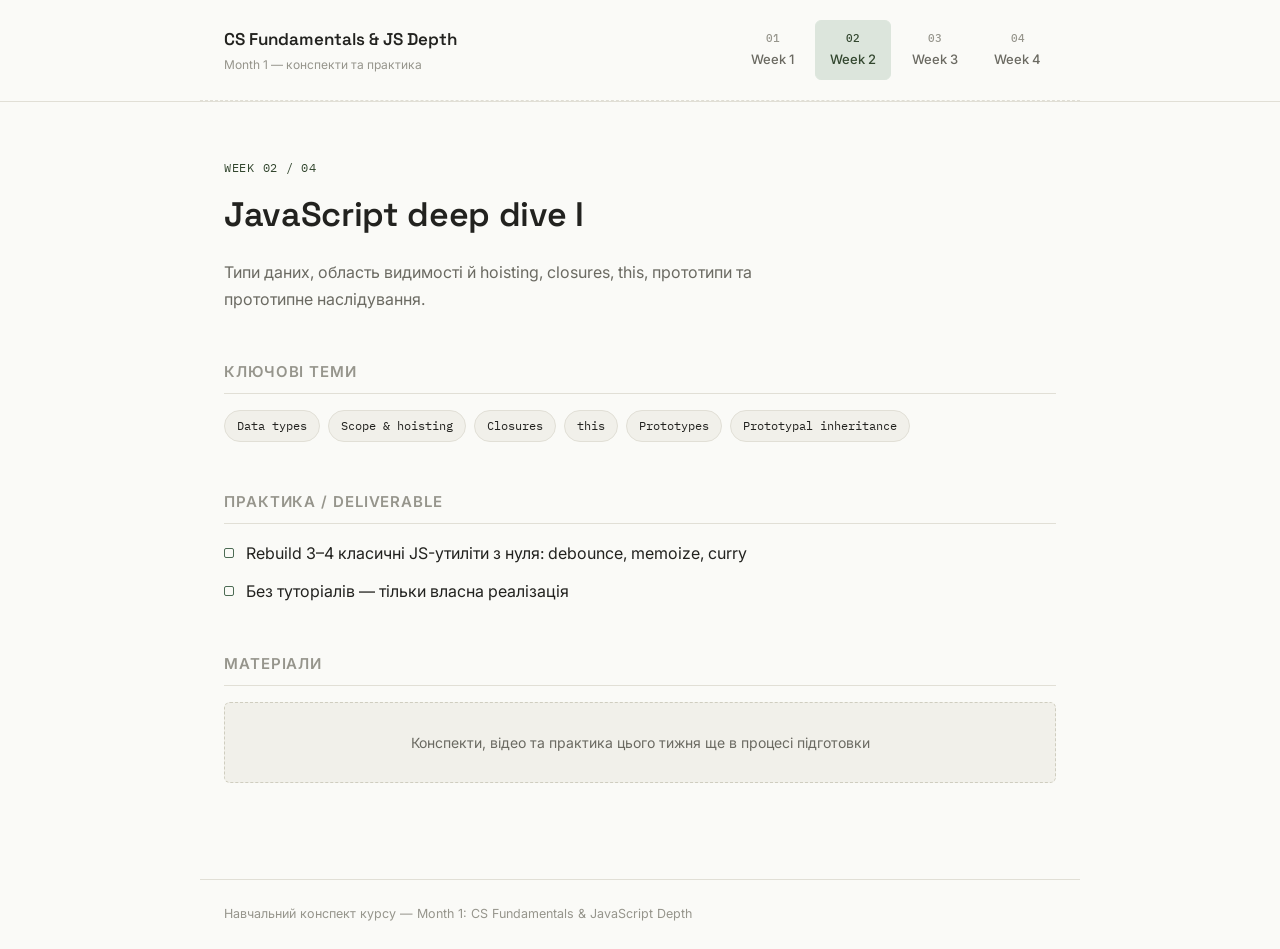
==== week2.html @ bb0253f3 "add: task Week-1" ====
<!DOCTYPE html>
<html lang="uk">
<head>
<meta charset="UTF-8">
<meta name="viewport" content="width=device-width, initial-scale=1.0">
<title>Week 2 — JavaScript deep dive I</title>
<link rel="stylesheet" href="style.css">
</head>
<body>

<header class="site-header">
  <div class="header-inner">
    <a href="index.html" class="brand">CS Fundamentals &amp; JS Depth
      <span class="brand-sub">Month 1 — конспекти та практика</span>
    </a>
    <nav class="week-nav">
      <a href="week1.html"><span class="num">01</span>Week 1</a>
      <a href="week2.html" class="active"><span class="num">02</span>Week 2</a>
      <a href="week3.html"><span class="num">03</span>Week 3</a>
      <a href="week4.html"><span class="num">04</span>Week 4</a>
    </nav>
  </div>
  <div class="nav-path"></div>
</header>

<main>
  <div class="eyebrow">Week 02 / 04</div>
  <h1 class="page-title">JavaScript deep dive I</h1>
  <p class="page-lede">Типи даних, область видимості й hoisting, closures, this, прототипи та прототипне наслідування.</p>

  <section class="block">
    <h2>Ключові теми</h2>
    <div class="topic-pills">
      <span class="topic-pill">Data types</span>
      <span class="topic-pill">Scope &amp; hoisting</span>
      <span class="topic-pill">Closures</span>
      <span class="topic-pill">this</span>
      <span class="topic-pill">Prototypes</span>
      <span class="topic-pill">Prototypal inheritance</span>
    </div>
  </section>

  <section class="block">
    <h2>Практика / Deliverable</h2>
    <ul class="deliverables">
      <li>Rebuild 3–4 класичні JS-утиліти з нуля: debounce, memoize, curry</li>
      <li>Без туторіалів — тільки власна реалізація</li>
    </ul>
  </section>

  <section class="block">
    <h2>Матеріали</h2>
    <div class="coming-soon">Конспекти, відео та практика цього тижня ще в процесі підготовки</div>
  </section>

</main>

<footer>
  Навчальний конспект курсу — Month 1: CS Fundamentals &amp; JavaScript Depth
</footer>

</body>
</html>
---- style.css ----
@import url('https://fonts.googleapis.com/css2?family=Space+Grotesk:wght@500;600;700&family=Inter:wght@400;500;600&family=IBM+Plex+Mono:wght@400;500&display=swap');

:root {
  --bg: #FAFAF7;
  --bg-card: #F1F0EA;
  --text: #22221F;
  --text-muted: #6B6A62;
  --text-faint: #96958C;
  --accent: #4C6B54;
  --accent-soft: #DCE5DC;
  --accent-text: #33472F;
  --border: #E1DFD6;
  --border-strong: #CFCDBF;
  --radius: 6px;
  --max-width: 880px;
}

* { box-sizing: border-box; }

html { scroll-behavior: smooth; }

body {
  margin: 0;
  background: var(--bg);
  color: var(--text);
  font-family: 'Inter', sans-serif;
  font-size: 16px;
  line-height: 1.65;
  -webkit-font-smoothing: antialiased;
}

h1, h2, h3 {
  font-family: 'Space Grotesk', sans-serif;
  font-weight: 600;
  letter-spacing: -0.01em;
  margin: 0;
}

code, .mono {
  font-family: 'IBM Plex Mono', monospace;
}

a { color: inherit; }

/* ---------- Header / nav ---------- */

header.site-header {
  border-bottom: 1px solid var(--border);
  position: sticky;
  top: 0;
  background: rgba(250, 250, 247, 0.92);
  backdrop-filter: blur(6px);
  z-index: 10;
}

.header-inner {
  max-width: var(--max-width);
  margin: 0 auto;
  padding: 20px 24px;
  display: flex;
  align-items: center;
  justify-content: space-between;
  gap: 24px;
  flex-wrap: wrap;
}

.brand {
  font-family: 'Space Grotesk', sans-serif;
  font-weight: 600;
  font-size: 17px;
  text-decoration: none;
  color: var(--text);
}

.brand-sub {
  display: block;
  font-family: 'Inter', sans-serif;
  font-weight: 400;
  font-size: 12px;
  color: var(--text-faint);
  margin-top: 2px;
}

nav.week-nav {
  display: flex;
  gap: 6px;
}

nav.week-nav a {
  display: flex;
  flex-direction: column;
  align-items: center;
  gap: 2px;
  text-decoration: none;
  padding: 8px 14px;
  border-radius: var(--radius);
  color: var(--text-muted);
  font-size: 13px;
  font-weight: 500;
  border: 1px solid transparent;
  transition: border-color .15s ease, color .15s ease;
}

nav.week-nav a .num {
  font-family: 'IBM Plex Mono', monospace;
  font-size: 11px;
  color: var(--text-faint);
}

nav.week-nav a:hover {
  border-color: var(--border-strong);
  color: var(--text);
}

nav.week-nav a.active {
  color: var(--accent-text);
  background: var(--accent-soft);
  border-color: var(--accent-soft);
}

nav.week-nav a.active .num { color: var(--accent-text); }

/* signature: dashed path under nav, evokes a request's path */
.nav-path {
  max-width: var(--max-width);
  margin: 0 auto;
  height: 1px;
  border-bottom: 1px dashed var(--border-strong);
  opacity: 0.6;
}

/* ---------- Layout ---------- */

main {
  max-width: var(--max-width);
  margin: 0 auto;
  padding: 56px 24px 96px;
}

.eyebrow {
  font-family: 'IBM Plex Mono', monospace;
  font-size: 12px;
  color: var(--accent-text);
  text-transform: uppercase;
  letter-spacing: 0.06em;
  margin-bottom: 10px;
}

h1.page-title {
  font-size: 34px;
  margin-bottom: 8px;
}

.page-lede {
  color: var(--text-muted);
  font-size: 16px;
  max-width: 60ch;
  margin-bottom: 40px;
}

section.block {
  margin-top: 48px;
}

section.block h2 {
  font-size: 15px;
  color: var(--text-faint);
  text-transform: uppercase;
  letter-spacing: 0.06em;
  font-family: 'Inter', sans-serif;
  font-weight: 600;
  margin-bottom: 16px;
  padding-bottom: 8px;
  border-bottom: 1px solid var(--border);
}

/* ---------- Index page: week cards ---------- */

.week-grid {
  display: grid;
  grid-template-columns: 1fr 1fr;
  gap: 16px;
  margin-top: 8px;
}

.week-card {
  display: block;
  text-decoration: none;
  background: var(--bg-card);
  border: 1px solid var(--border);
  border-radius: var(--radius);
  padding: 22px 22px 20px;
  transition: border-color .15s ease, transform .15s ease;
}

.week-card:hover {
  border-color: var(--accent);
  transform: translateY(-2px);
}

.week-card .num {
  font-family: 'IBM Plex Mono', monospace;
  font-size: 12px;
  color: var(--accent-text);
  margin-bottom: 8px;
  display: block;
}

.week-card h3 {
  font-size: 18px;
  margin-bottom: 8px;
}

.week-card p {
  color: var(--text-muted);
  font-size: 13.5px;
  margin: 0;
  line-height: 1.55;
}

.status-pill {
  display: inline-block;
  font-family: 'IBM Plex Mono', monospace;
  font-size: 10.5px;
  padding: 2px 8px;
  border-radius: 20px;
  margin-top: 12px;
  background: var(--accent-soft);
  color: var(--accent-text);
}

.status-pill.pending {
  background: var(--border);
  color: var(--text-muted);
}

/* ---------- Topic pills ---------- */

.topic-pills {
  display: flex;
  flex-wrap: wrap;
  gap: 8px;
}

.topic-pill {
  font-family: 'IBM Plex Mono', monospace;
  font-size: 12px;
  padding: 5px 12px;
  border-radius: 20px;
  background: var(--bg-card);
  border: 1px solid var(--border);
  color: var(--text);
}

/* ---------- Deliverables list ---------- */

ul.deliverables {
  list-style: none;
  margin: 0;
  padding: 0;
}

ul.deliverables li {
  position: relative;
  padding-left: 22px;
  margin-bottom: 12px;
  color: var(--text);
}

ul.deliverables li::before {
  content: "";
  position: absolute;
  left: 0;
  top: 8px;
  width: 8px;
  height: 8px;
  border: 1.5px solid var(--accent);
  border-radius: 2px;
}

/* ---------- Material cards (PDF links) ---------- */

.material-grid {
  display: grid;
  grid-template-columns: 1fr 1fr 1fr;
  gap: 12px;
}

.material-card {
  display: flex;
  flex-direction: column;
  gap: 10px;
  text-decoration: none;
  background: var(--bg-card);
  border: 1px solid var(--border);
  border-radius: var(--radius);
  padding: 16px;
  transition: border-color .15s ease;
}

.material-card:hover { border-color: var(--accent); }

.material-card .icon {
  font-family: 'IBM Plex Mono', monospace;
  font-size: 11px;
  color: var(--accent-text);
  background: var(--accent-soft);
  width: fit-content;
  padding: 3px 8px;
  border-radius: 4px;
}

.material-card .name {
  font-size: 14px;
  font-weight: 500;
  color: var(--text);
}

.material-card .action {
  font-family: 'IBM Plex Mono', monospace;
  font-size: 12px;
  color: var(--text-faint);
}

/* ---------- Video embed ---------- */

.video-frame {
  position: relative;
  padding-bottom: 62.5%;
  height: 0;
  border-radius: var(--radius);
  overflow: hidden;
  border: 1px solid var(--border);
  background: var(--bg-card);
}

.video-frame iframe {
  position: absolute;
  top: 0; left: 0;
  width: 100%; height: 100%;
  border: 0;
}

.video-placeholder {
  display: flex;
  align-items: center;
  justify-content: center;
  height: 220px;
  color: var(--text-faint);
  font-family: 'IBM Plex Mono', monospace;
  font-size: 13px;
  background: var(--bg-card);
  border: 1px dashed var(--border-strong);
  border-radius: var(--radius);
}

/* ---------- Diagram (request lifecycle) ---------- */

.diagram-wrap {
  background: var(--bg-card);
  border: 1px solid var(--border);
  border-radius: var(--radius);
  padding: 24px;
}

.stage-box rect { stroke-width: 1; }
.stage-box { cursor: pointer; }
.stage-box:hover rect { stroke-width: 1.5; }
.stage-box.stage-active rect { stroke-width: 2.5; stroke: var(--accent); }
.stage-box:focus { outline: none; }
.stage-box:focus rect { stroke: var(--accent); stroke-width: 2; }
.stage-client rect { fill: #EDECE6; stroke: var(--border-strong); }
.stage-network rect { fill: #E3EBE4; stroke: #A9BFAC; }
.stage-server rect { fill: #EFE6DD; stroke: #C9AE93; }

.stage-box .title { font: 500 14px 'Inter', sans-serif; fill: var(--text); pointer-events: none; }
.stage-box .subtitle { font: 400 12px 'Inter', sans-serif; fill: var(--text-muted); pointer-events: none; }
.stage-connector { stroke: var(--border-strong); stroke-width: 1.5; fill: none; }

.stage-desc-panel {
  margin-top: 16px;
  padding: 14px 16px;
  background: var(--bg);
  border: 1px solid var(--border);
  border-left: 3px solid var(--accent);
  border-radius: 4px;
  font-size: 13.5px;
  color: var(--text);
  min-height: 20px;
}

.legend {
  display: flex;
  gap: 20px;
  margin-top: 16px;
  flex-wrap: wrap;
}

.legend-item {
  display: flex;
  align-items: center;
  gap: 6px;
  font-size: 12.5px;
  color: var(--text-muted);
}

.legend-swatch {
  width: 10px; height: 10px;
  border-radius: 2px;
}

/* ---------- Coming soon (weeks 2-4) ---------- */

.coming-soon {
  background: var(--bg-card);
  border: 1px dashed var(--border-strong);
  border-radius: var(--radius);
  padding: 28px;
  text-align: center;
  color: var(--text-muted);
  font-size: 14px;
}

/* ---------- Footer ---------- */

footer {
  max-width: var(--max-width);
  margin: 0 auto;
  padding: 24px;
  border-top: 1px solid var(--border);
  color: var(--text-faint);
  font-size: 12.5px;
}

/* ---------- Responsive ---------- */

@media (max-width: 640px) {
  .week-grid { grid-template-columns: 1fr; }
  .material-grid { grid-template-columns: 1fr; }
  nav.week-nav a .num { display: none; }
  h1.page-title { font-size: 26px; }
}

/* ---------- Accessibility ---------- */

a:focus-visible, button:focus-visible {
  outline: 2px solid var(--accent);
  outline-offset: 2px;
}

@media (prefers-reduced-motion: reduce) {
  html { scroll-behavior: auto; }
  * { transition: none !important; }
}
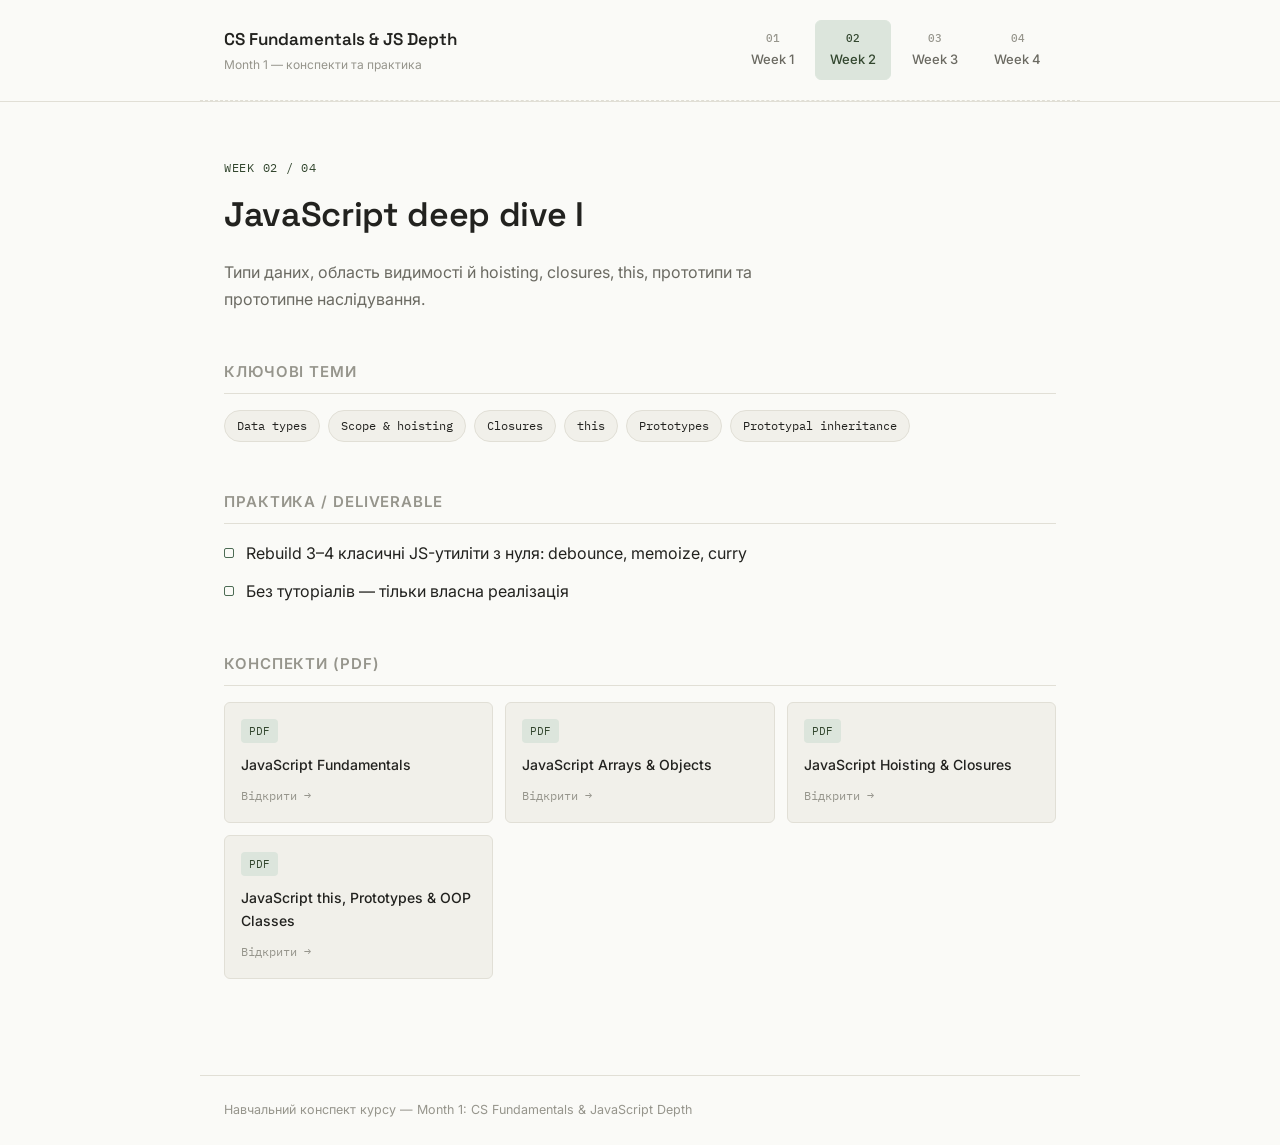
==== commit fce74ad6: "add: week2" ====
--- a/week2.html
+++ b/week2.html
@@ -48,9 +48,30 @@
     </ul>
   </section>
 
-  <section class="block">
-    <h2>Матеріали</h2>
-    <div class="coming-soon">Конспекти, відео та практика цього тижня ще в процесі підготовки</div>
+<section class="block">
+    <h2>Конспекти (PDF)</h2>
+    <div class="material-grid">
+      <a href="assets/pdf/javascript-fundamentals.pdf" class="material-card" target="_blank">
+        <span class="icon">PDF</span>
+        <span class="name">JavaScript Fundamentals</span>
+        <span class="action">Відкрити →</span>
+      </a>
+      <a href="assets/pdf/javaScript-arrays-objects.pdf" class="material-card" target="_blank">
+        <span class="icon">PDF</span>
+        <span class="name">JavaScript Arrays & Objects</span>
+        <span class="action">Відкрити →</span>
+      </a>
+      <a href="assets/pdf/javascript-hoisting-closures.pdf" class="material-card" target="_blank">
+        <span class="icon">PDF</span>
+        <span class="name">JavaScript Hoisting & Closures</span>
+        <span class="action">Відкрити →</span>
+      </a>
+       <a href="assets/pdf/javascript-this-prototypes-oop-classes.pdf" class="material-card" target="_blank">
+        <span class="icon">PDF</span>
+        <span class="name">JavaScript this, Prototypes & OOP Classes</span>
+        <span class="action">Відкрити →</span>
+      </a>
+    </div>
   </section>
 
 </main>
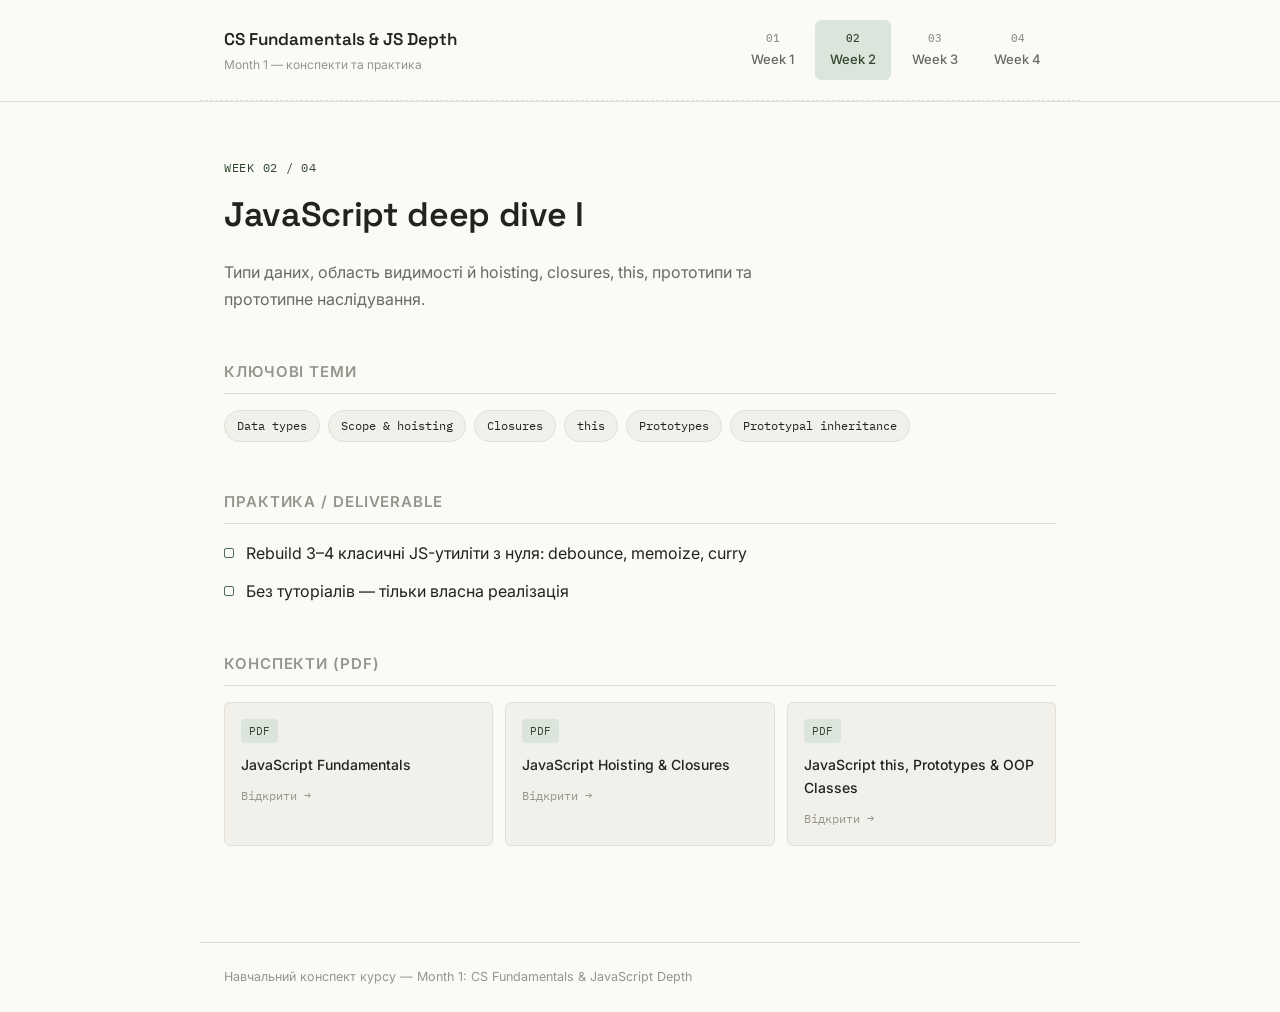
==== commit 0ada18e6: "add: new pdf" ====
--- a/week2.html
+++ b/week2.html
@@ -1,84 +1,98 @@
-<!DOCTYPE html>
+<!doctype html>
 <html lang="uk">
-<head>
-<meta charset="UTF-8">
-<meta name="viewport" content="width=device-width, initial-scale=1.0">
-<title>Week 2 — JavaScript deep dive I</title>
-<link rel="stylesheet" href="style.css">
-</head>
-<body>
+  <head>
+    <meta charset="UTF-8" />
+    <meta name="viewport" content="width=device-width, initial-scale=1.0" />
+    <title>Week 2 — JavaScript deep dive I</title>
+    <link rel="stylesheet" href="style.css" />
+  </head>
+  <body>
+    <header class="site-header">
+      <div class="header-inner">
+        <a href="index.html" class="brand"
+          >CS Fundamentals &amp; JS Depth
+          <span class="brand-sub">Month 1 — конспекти та практика</span>
+        </a>
+        <nav class="week-nav">
+          <a href="week1.html"><span class="num">01</span>Week 1</a>
+          <a href="week2.html" class="active"
+            ><span class="num">02</span>Week 2</a
+          >
+          <a href="week3.html"><span class="num">03</span>Week 3</a>
+          <a href="week4.html"><span class="num">04</span>Week 4</a>
+        </nav>
+      </div>
+      <div class="nav-path"></div>
+    </header>
 
-<header class="site-header">
-  <div class="header-inner">
-    <a href="index.html" class="brand">CS Fundamentals &amp; JS Depth
-      <span class="brand-sub">Month 1 — конспекти та практика</span>
-    </a>
-    <nav class="week-nav">
-      <a href="week1.html"><span class="num">01</span>Week 1</a>
-      <a href="week2.html" class="active"><span class="num">02</span>Week 2</a>
-      <a href="week3.html"><span class="num">03</span>Week 3</a>
-      <a href="week4.html"><span class="num">04</span>Week 4</a>
-    </nav>
-  </div>
-  <div class="nav-path"></div>
-</header>
+    <main>
+      <div class="eyebrow">Week 02 / 04</div>
+      <h1 class="page-title">JavaScript deep dive I</h1>
+      <p class="page-lede">
+        Типи даних, область видимості й hoisting, closures, this, прототипи та
+        прототипне наслідування.
+      </p>
 
-<main>
-  <div class="eyebrow">Week 02 / 04</div>
-  <h1 class="page-title">JavaScript deep dive I</h1>
-  <p class="page-lede">Типи даних, область видимості й hoisting, closures, this, прототипи та прототипне наслідування.</p>
+      <section class="block">
+        <h2>Ключові теми</h2>
+        <div class="topic-pills">
+          <span class="topic-pill">Data types</span>
+          <span class="topic-pill">Scope &amp; hoisting</span>
+          <span class="topic-pill">Closures</span>
+          <span class="topic-pill">this</span>
+          <span class="topic-pill">Prototypes</span>
+          <span class="topic-pill">Prototypal inheritance</span>
+        </div>
+      </section>
 
-  <section class="block">
-    <h2>Ключові теми</h2>
-    <div class="topic-pills">
-      <span class="topic-pill">Data types</span>
-      <span class="topic-pill">Scope &amp; hoisting</span>
-      <span class="topic-pill">Closures</span>
-      <span class="topic-pill">this</span>
-      <span class="topic-pill">Prototypes</span>
-      <span class="topic-pill">Prototypal inheritance</span>
-    </div>
-  </section>
+      <section class="block">
+        <h2>Практика / Deliverable</h2>
+        <ul class="deliverables">
+          <li>
+            Rebuild 3–4 класичні JS-утиліти з нуля: debounce, memoize, curry
+          </li>
+          <li>Без туторіалів — тільки власна реалізація</li>
+        </ul>
+      </section>
 
-  <section class="block">
-    <h2>Практика / Deliverable</h2>
-    <ul class="deliverables">
-      <li>Rebuild 3–4 класичні JS-утиліти з нуля: debounce, memoize, curry</li>
-      <li>Без туторіалів — тільки власна реалізація</li>
-    </ul>
-  </section>
+      <section class="block">
+        <h2>Конспекти (PDF)</h2>
+        <div class="material-grid">
+          <a
+            href="assets/pdf/javascript-fundamentals.pdf"
+            class="material-card"
+            target="_blank"
+          >
+            <span class="icon">PDF</span>
+            <span class="name">JavaScript Fundamentals</span>
+            <span class="action">Відкрити →</span>
+          </a>
 
-<section class="block">
-    <h2>Конспекти (PDF)</h2>
-    <div class="material-grid">
-      <a href="assets/pdf/javascript-fundamentals.pdf" class="material-card" target="_blank">
-        <span class="icon">PDF</span>
-        <span class="name">JavaScript Fundamentals</span>
-        <span class="action">Відкрити →</span>
-      </a>
-      <a href="assets/pdf/javaScript-arrays-objects.pdf" class="material-card" target="_blank">
-        <span class="icon">PDF</span>
-        <span class="name">JavaScript Arrays & Objects</span>
-        <span class="action">Відкрити →</span>
-      </a>
-      <a href="assets/pdf/javascript-hoisting-closures.pdf" class="material-card" target="_blank">
-        <span class="icon">PDF</span>
-        <span class="name">JavaScript Hoisting & Closures</span>
-        <span class="action">Відкрити →</span>
-      </a>
-       <a href="assets/pdf/javascript-this-prototypes-oop-classes.pdf" class="material-card" target="_blank">
-        <span class="icon">PDF</span>
-        <span class="name">JavaScript this, Prototypes & OOP Classes</span>
-        <span class="action">Відкрити →</span>
-      </a>
-    </div>
-  </section>
+          <a
+            href="assets/pdf/javascript-hoisting-closures.pdf"
+            class="material-card"
+            target="_blank"
+          >
+            <span class="icon">PDF</span>
+            <span class="name">JavaScript Hoisting & Closures</span>
+            <span class="action">Відкрити →</span>
+          </a>
+          <a
+            href="assets/pdf/javascript-this-prototypes-oop-classes.pdf"
+            class="material-card"
+            target="_blank"
+          >
+            <span class="icon">PDF</span>
+            <span class="name">JavaScript this, Prototypes & OOP Classes</span>
+            <span class="action">Відкрити →</span>
+          </a>
+        </div>
+      </section>
+    </main>
 
-</main>
-
-<footer>
-  Навчальний конспект курсу — Month 1: CS Fundamentals &amp; JavaScript Depth
-</footer>
-
-</body>
+    <footer>
+      Навчальний конспект курсу — Month 1: CS Fundamentals &amp; JavaScript
+      Depth
+    </footer>
+  </body>
 </html>
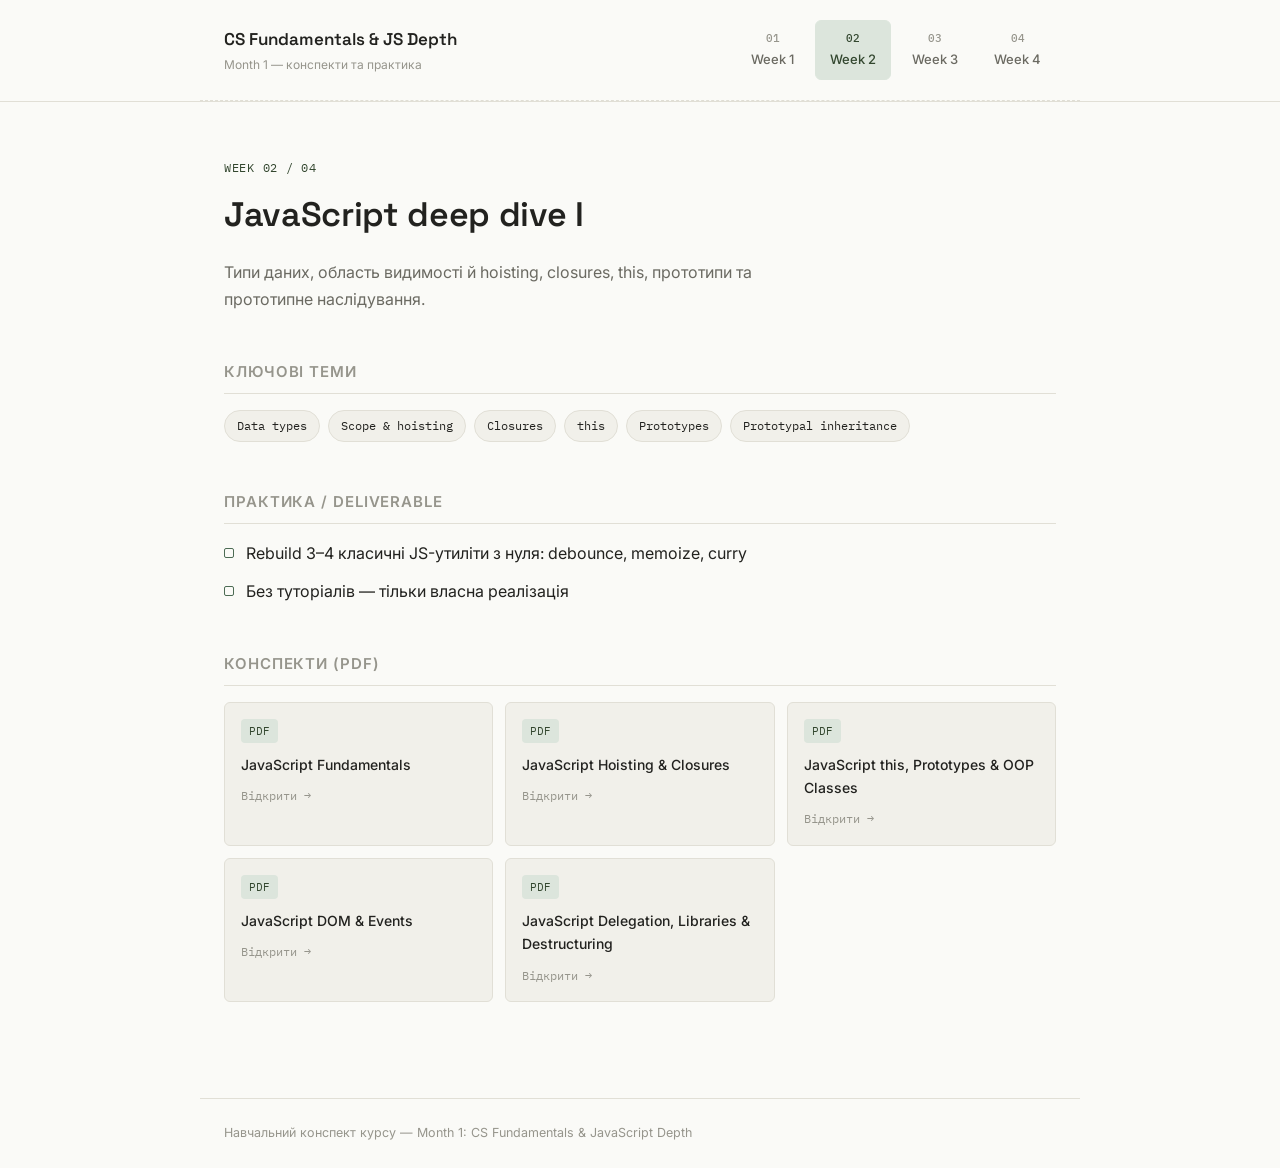
==== commit fbbdcc3b: "add: dom-pdf" ====
--- a/week2.html
+++ b/week2.html
@@ -86,6 +86,24 @@
             <span class="name">JavaScript this, Prototypes & OOP Classes</span>
             <span class="action">Відкрити →</span>
           </a>
+           <a
+            href="assets/pdf/javascript-dom-events.pdf"
+            class="material-card"
+            target="_blank"
+          >
+            <span class="icon">PDF</span>
+            <span class="name">JavaScript DOM & Events</span>
+            <span class="action">Відкрити →</span>
+          </a>
+           <a
+            href="assets/pdf/javascript-delegation-libraries-destructuring.pdf"
+            class="material-card"
+            target="_blank"
+          >
+            <span class="icon">PDF</span>
+            <span class="name">JavaScript Delegation, Libraries & Destructuring</span>
+            <span class="action">Відкрити →</span>
+          </a>
         </div>
       </section>
     </main>
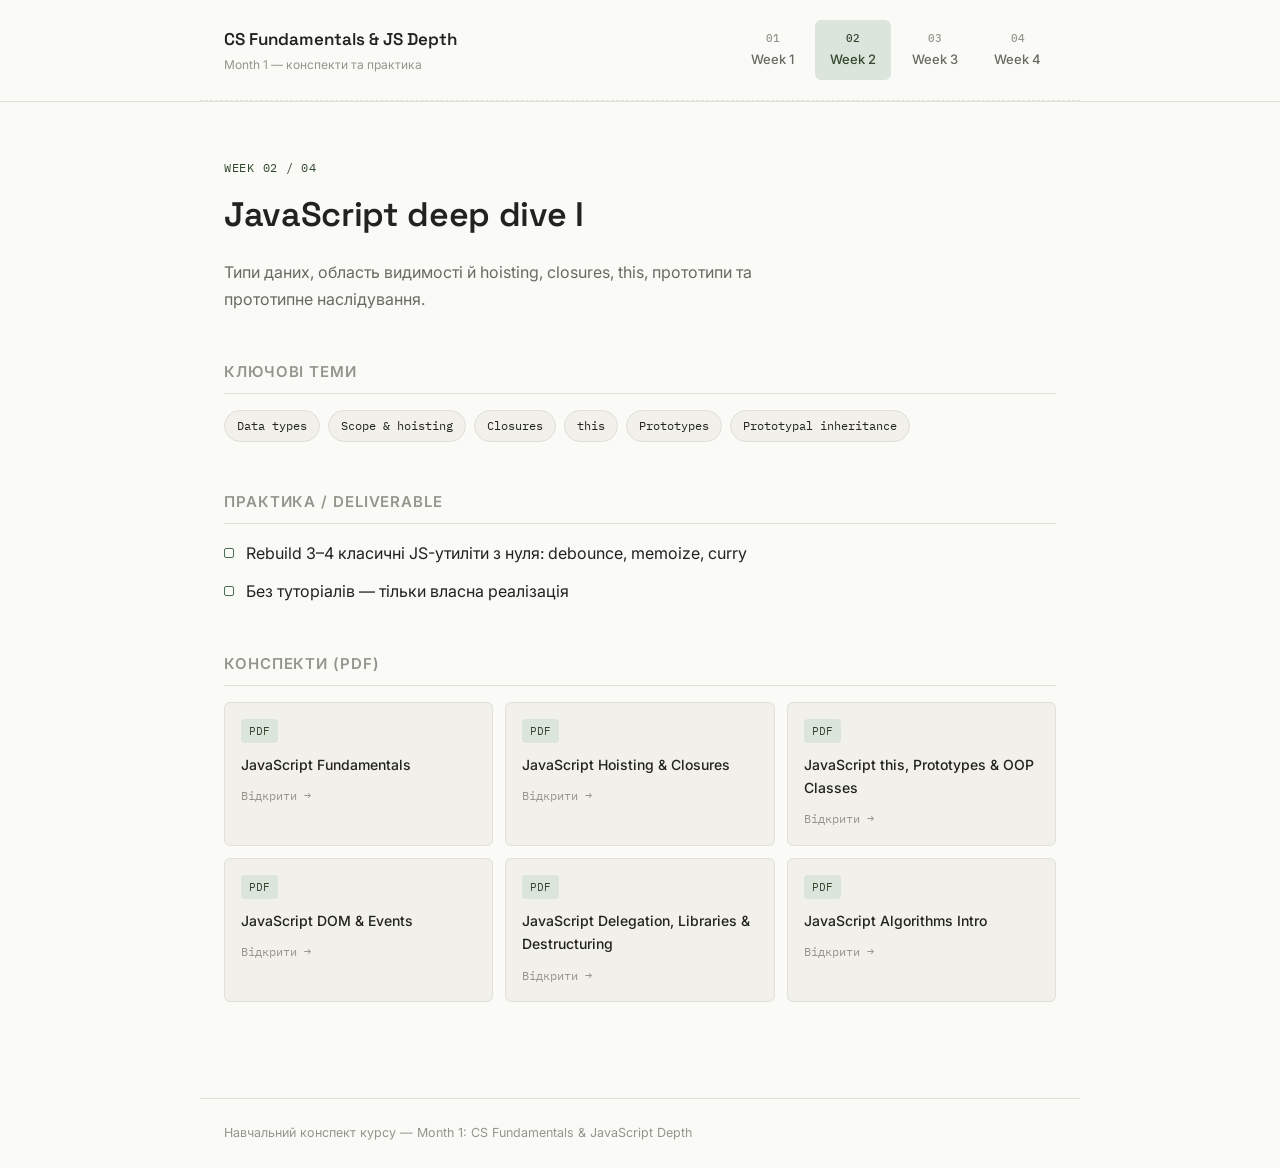
==== commit cd1c1370: "add: pdf" ====
--- a/week2.html
+++ b/week2.html
@@ -104,6 +104,15 @@
             <span class="name">JavaScript Delegation, Libraries & Destructuring</span>
             <span class="action">Відкрити →</span>
           </a>
+                 <a
+            href="assets/pdf/javascript-algorithms-intro.pdf"
+            class="material-card"
+            target="_blank"
+          >
+            <span class="icon">PDF</span>
+            <span class="name">JavaScript Algorithms Intro</span>
+            <span class="action">Відкрити →</span>
+          </a>
         </div>
       </section>
     </main>
